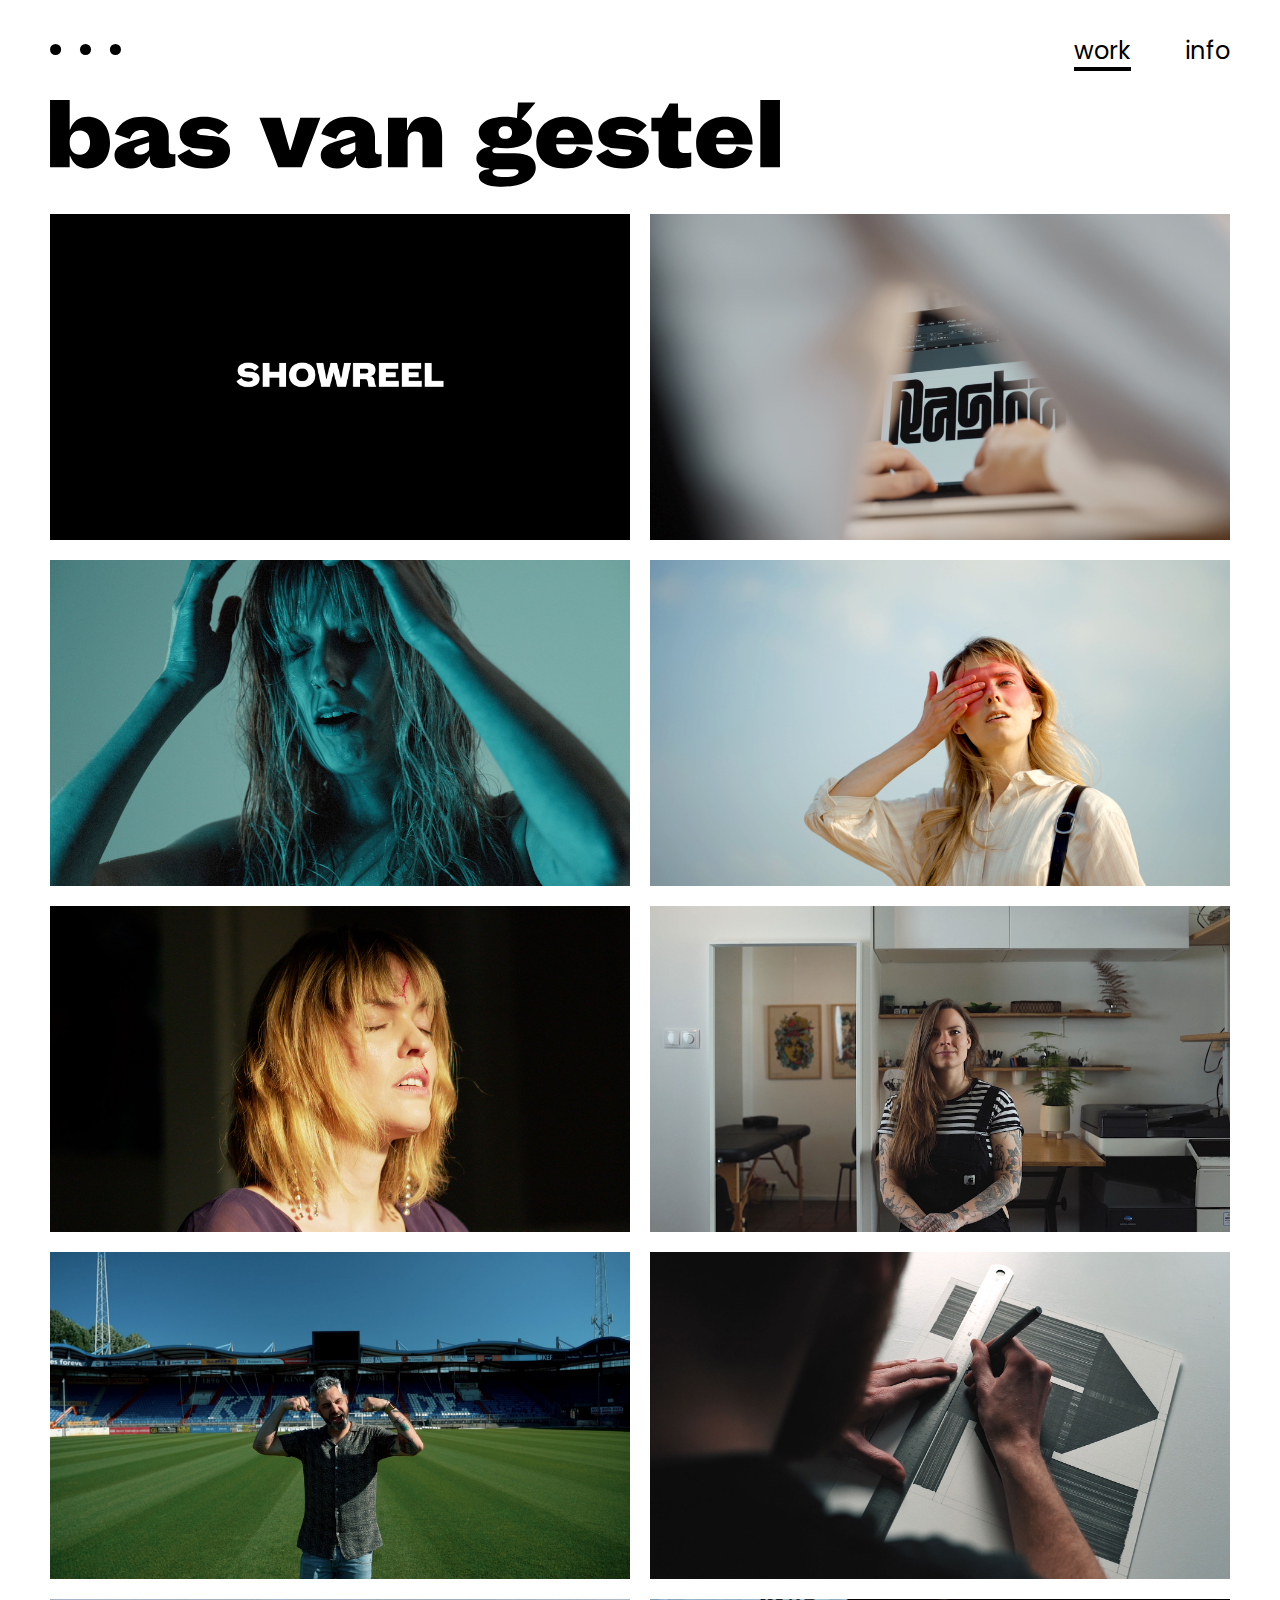
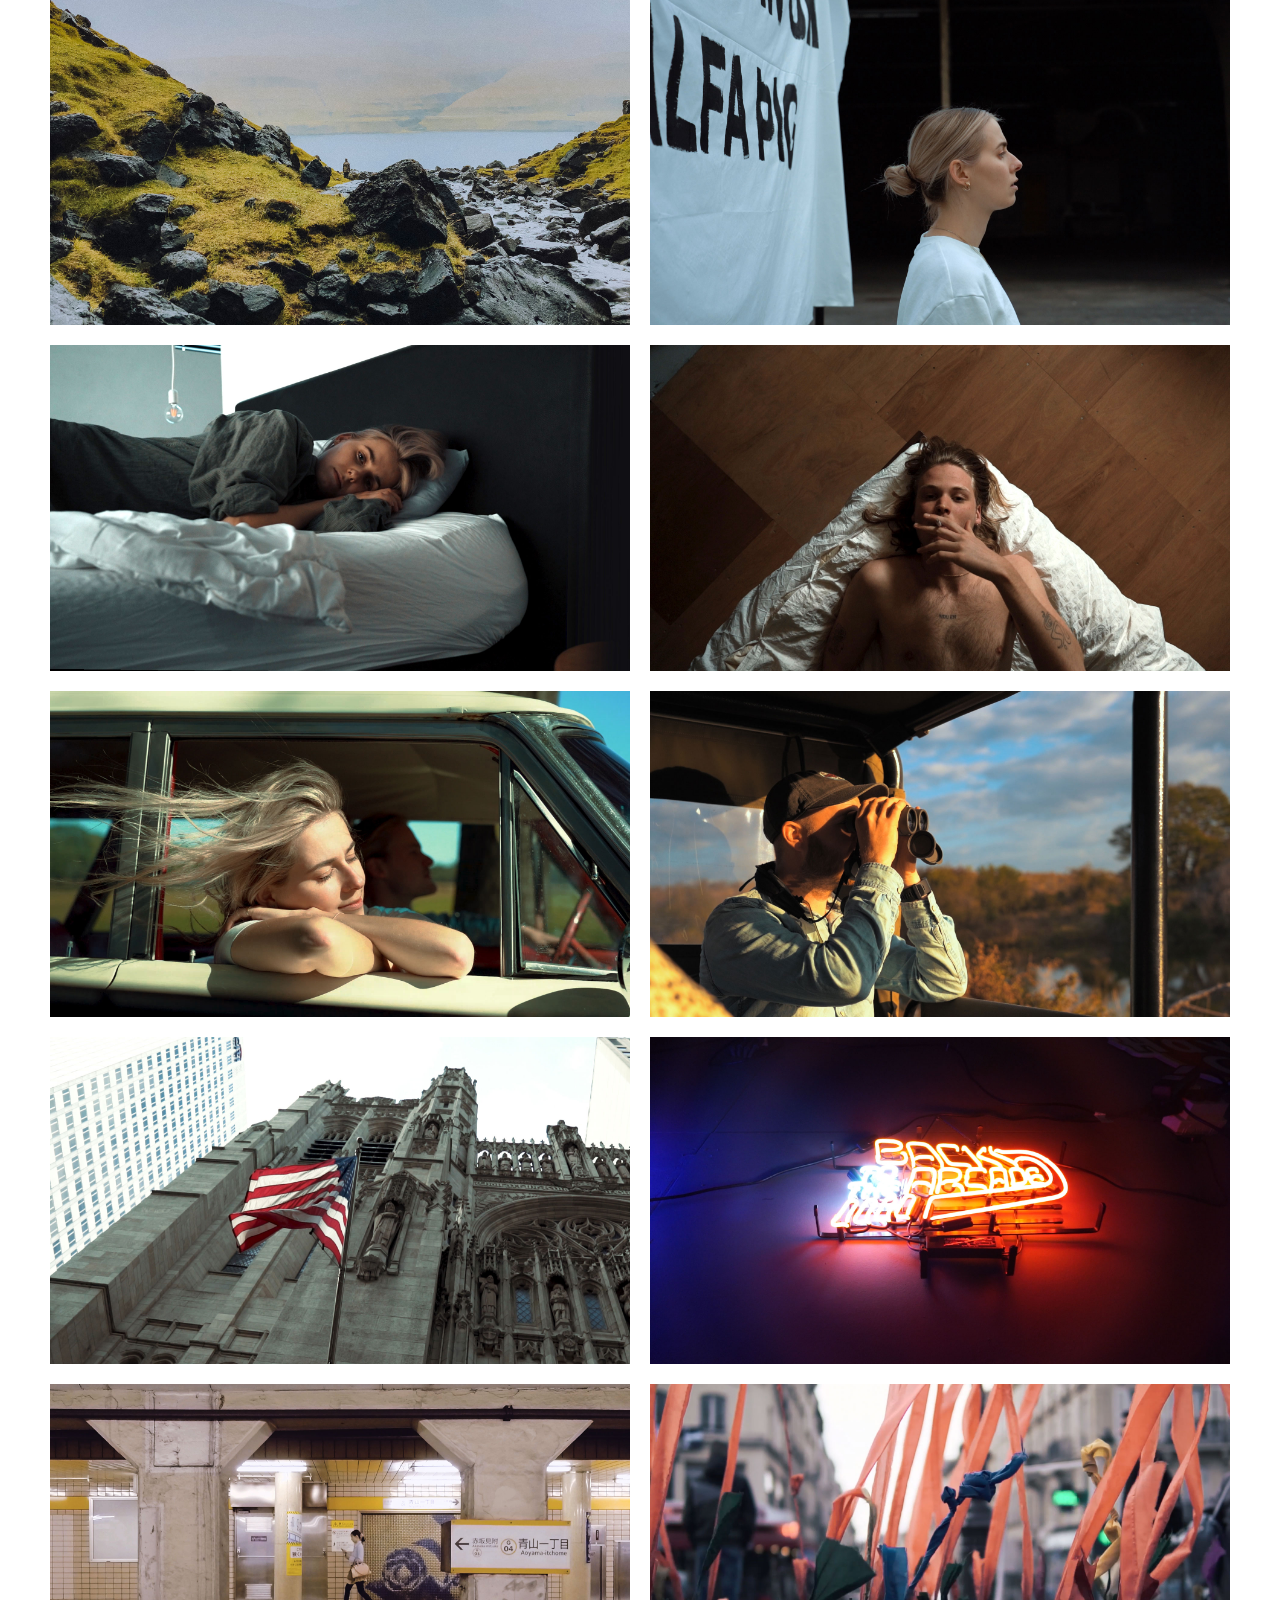
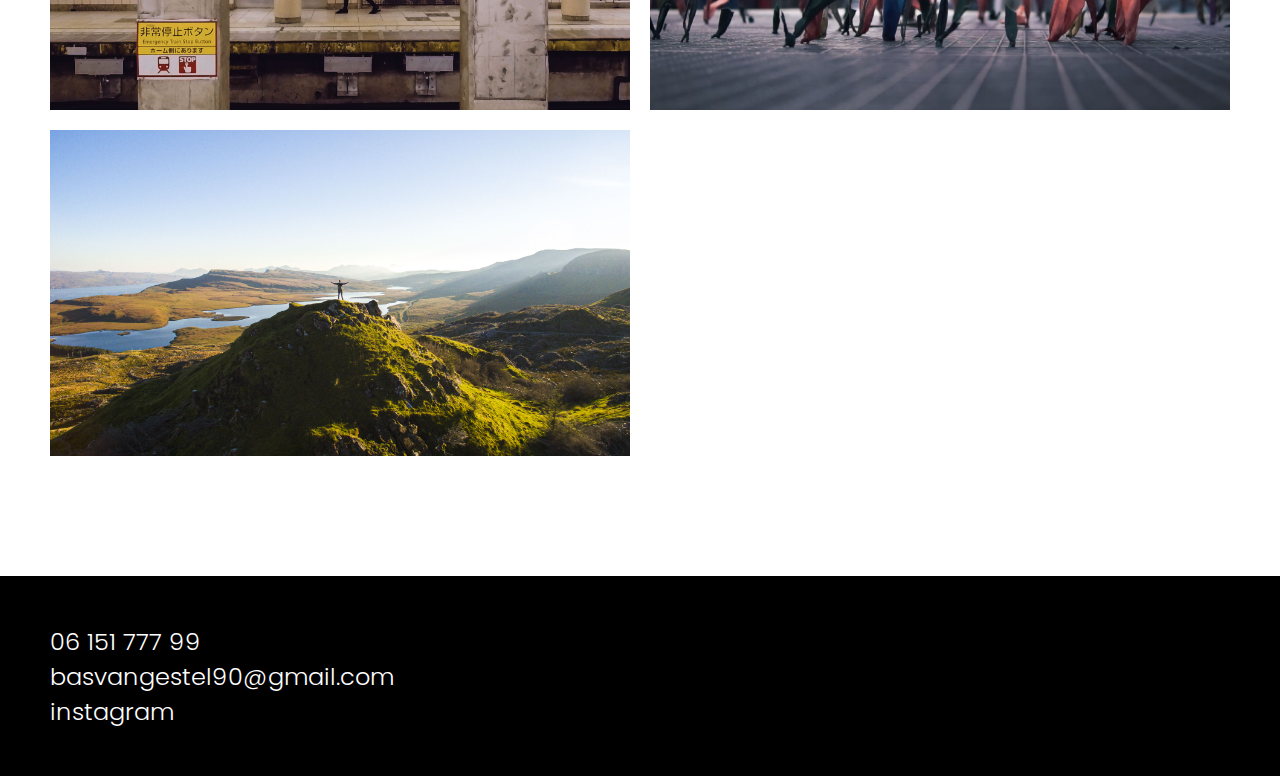
==== index.html @ 656a7efe "Project upload" ====
<!DOCTYPE html>
<html>
<head>
	<title>Bas van Gestel</title>
	<meta charset="UTF-8">
	<meta name="viewport" content="width=device-width, initial-scale=1.0">
	<link rel="stylesheet" type="text/css" href="style.css">
	<link href="https://fonts.googleapis.com/css2?family=Poppins:wght@300;500&display=swap" rel="stylesheet">

	<link rel="apple-touch-icon" sizes="57x57" href="/apple-icon-57x57.png">
	<link rel="apple-touch-icon" sizes="60x60" href="/apple-icon-60x60.png">
	<link rel="apple-touch-icon" sizes="72x72" href="/apple-icon-72x72.png">
	<link rel="apple-touch-icon" sizes="76x76" href="/apple-icon-76x76.png">
	<link rel="apple-touch-icon" sizes="114x114" href="/apple-icon-114x114.png">
	<link rel="apple-touch-icon" sizes="120x120" href="/apple-icon-120x120.png">
	<link rel="apple-touch-icon" sizes="144x144" href="/apple-icon-144x144.png">
	<link rel="apple-touch-icon" sizes="152x152" href="/apple-icon-152x152.png">
	<link rel="apple-touch-icon" sizes="180x180" href="/apple-icon-180x180.png">
	<link rel="icon" type="image/png" sizes="192x192"  href="/android-icon-192x192.png">
	<link rel="icon" type="image/png" sizes="32x32" href="/favicon-32x32.png">
	<link rel="icon" type="image/png" sizes="96x96" href="/favicon-96x96.png">
	<link rel="icon" type="image/png" sizes="16x16" href="/favicon-16x16.png">
	<link rel="manifest" href="/manifest.json">
	<meta name="msapplication-TileColor" content="#ffffff">
	<meta name="msapplication-TileImage" content="/ms-icon-144x144.png">
	<meta name="theme-color" content="#ffffff">
</head>
<body onresize="checkWidth()">
	<div id="video-player-overlay" style="display:none;">
		<button class="video-player-background-exit" onclick="closeVideo()">
		</button>
		<div class="player-box">
			<button class="close-video-button" onclick="closeVideo()">
				<svg id="Layer_3" data-name="Layer 3" xmlns="http://www.w3.org/2000/svg" viewBox="0 0 26.63 25.39">
					<defs>
						<style>.cls-1{fill:none;stroke:#fff;stroke-miterlimit:10;stroke-width:2px;}</style>
					</defs>
					<line class="cls-1" x1="0.69" y1="0.73" x2="25.94" y2="24.67"/>
					<line class="cls-1" x1="25.94" y1="0.73" x2="0.69" y2="24.67"/>
				</svg>
			
			</button>

			<!--ADD NEW VIMEO PLAYER-->
			<iframe id="19" class="video" src="https://player.vimeo.com/video/464523639?color=ffffff&title=0&byline=0&portrait=0" frameborder="0" allow="autoplay; fullscreen" allowfullscreen style="width:100%; height: 100%; display: none;"></iframe>
			<iframe id="18" class="video" src="https://player.vimeo.com/video/642906464?color=ffffff&title=0&byline=0&portrait=0" frameborder="0" allow="autoplay; fullscreen" allowfullscreen style="width:100%; height: 100%; display: none;"></iframe>
			<iframe id="17" class="video" src="https://player.vimeo.com/video/610745451?color=ffffff&title=0&byline=0&portrait=0" frameborder="0" allow="autoplay; fullscreen" allowfullscreen style="width:100%; height: 100%; display: none;"></iframe>
			<iframe id="16" class="video" src="https://player.vimeo.com/video/549817444?color=ffffff&title=0&byline=0&portrait=0" frameborder="0" allow="autoplay; fullscreen" allowfullscreen style="width:100%; height: 100%; display: none;"></iframe>
			<iframe id="15" class="video" src="https://player.vimeo.com/video/464522677?color=ffffff&title=0&byline=0&portrait=0" frameborder="0" allow="autoplay; fullscreen" allowfullscreen style="width:100%; height: 100%; display: none;"></iframe>
			<iframe id="14" class="video" src="https://player.vimeo.com/video/461701934?color=ffffff&title=0&byline=0&portrait=0" frameborder="0" allow="autoplay; fullscreen" allowfullscreen style="width:100%; height: 100%; display: none;"></iframe>
			<iframe id="13" class="video" src="https://player.vimeo.com/video/461701819?color=ffffff&title=0&byline=0&portrait=0" frameborder="0" allow="autoplay; fullscreen" allowfullscreen style="width:100%; height: 100%; display: none;"></iframe>
			<iframe id="12" class="video" src="https://player.vimeo.com/video/461701721?color=ffffff&title=0&byline=0&portrait=0" frameborder="0" allow="autoplay; fullscreen" allowfullscreen style="width:100%; height: 100%; display: none;"></iframe>
			<iframe id="11" class="video" src="https://player.vimeo.com/video/461701442?color=ffffff&title=0&byline=0&portrait=0" frameborder="0" allow="autoplay; fullscreen" allowfullscreen style="width:100%; height: 100%; display: none;"></iframe>
			<iframe id="10" class="video" src="https://player.vimeo.com/video/459273477?color=ffffff&title=0&byline=0&portrait=0" frameborder="0" allow="autoplay; fullscreen" allowfullscreen style="width:100%; height: 100%; display: none;"></iframe>
			<iframe id="9" class="video" src="https://player.vimeo.com/video/459272898?color=ffffff&title=0&byline=0&portrait=0" frameborder="0" allow="autoplay; fullscreen" allowfullscreen style="width:100%; height: 100%; display: none;"></iframe>
			<iframe id="8" class="video" src="https://player.vimeo.com/video/459272688?color=ffffff&title=0&byline=0&portrait=0" frameborder="0" allow="autoplay; fullscreen" allowfullscreen style="width:100%; height: 100%; display: none;"></iframe>
			<iframe id="7" class="video" src="https://player.vimeo.com/video/459272074?color=ffffff&title=0&byline=0&portrait=0" frameborder="0" allow="autoplay; fullscreen" allowfullscreen style="width:100%; height: 100%; display: none;"></iframe>
			<iframe id="6" class="video" src="https://player.vimeo.com/video/459268956?color=ffffff&title=0&byline=0&portrait=0" frameborder="0" allow="autoplay; fullscreen" allowfullscreen style="width:100%; height: 100%; display: none;"></iframe>
			<iframe id="5" class="video" src="https://player.vimeo.com/video/459268375?color=ffffff&title=0&byline=0&portrait=0" frameborder="0" allow="autoplay; fullscreen" allowfullscreen style="width:100%; height: 100%; display: none;"></iframe>
			<iframe id="4" class="video" src="https://player.vimeo.com/video/459264804?color=ffffff&title=0&byline=0&portrait=0" frameborder="0" allow="autoplay; fullscreen" allowfullscreen style="width:100%; height: 100%; display: none;"></iframe>
			<iframe id="3" class="video" src="https://player.vimeo.com/video/459263988?color=ffffff&title=0&byline=0&portrait=0" frameborder="0" allow="autoplay; fullscreen" allowfullscreen style="width:100%; height: 100%; display: none;"></iframe>
			<iframe id="2" class="video" src="https://player.vimeo.com/video/456913289?color=ffffff&title=0&byline=0&portrait=0" frameborder="0" allow="autoplay; fullscreen" allowfullscreen style="width:100%; height: 100%; display: none;"></iframe>
			<iframe id="1" class="video" src="https://player.vimeo.com/video/456511584?color=ffffff&title=0&byline=0&portrait=0" frameborder="0" allow="autoplay; fullscreen" allowfullscreen style="width:100%; height: 100%; display: none;"></iframe>
			
		</div>

		<!--ADD NEW TITLE AND SUBTITLE-->
		
		<p id="1019" class="video-title" style="display: none;">Showreel 2020</p>
		<p id="2019" class="video-subtitle" style="display: none;">My personal showreel</p>

		<p id="1018" class="video-title" style="display: none;">Daan Rietbergen / Rosdar</p>
		<p id="2018" class="video-subtitle" style="display: none;">Artist showcase video</p>

		<p id="1017" class="video-title" style="display: none;">Áslaug - Loving Fight</p>
		<p id="2017" class="video-subtitle" style="display: none;">Official music video</p>

		<p id="1016" class="video-title" style="display: none;">Áslaug - Timezone</p>
		<p id="2016" class="video-subtitle" style="display: none;">Official music video</p>

		<p id="1015" class="video-title" style="display: none;">Kelsey Coockson - Sabotage</p>
		<p id="2015" class="video-subtitle" style="display: none;">Official music video</p>

		<p id="1014" class="video-title" style="display: none;">Tales for the Wicked</p>
		<p id="2014" class="video-subtitle" style="display: none;">Tattoo shop promotional video</p>

		<p id="1013" class="video-title" style="display: none;">Mint & Pepper</p>
		<p id="2013" class="video-subtitle" style="display: none;">Thank you video</p>

		<p id="1012" class="video-title" style="display: none;">Daan Rietbergen / Nespor</p>
		<p id="2012" class="video-subtitle" style="display: none;">Artist showcase video</p>
		
		<p id="1011" class="video-title" style="display: none;">Faeröer Islands</p>
		<p id="2011" class="video-subtitle" style="display: none;">Personal travel video</p>

		<p id="1010" class="video-title" style="display: none;">Áslaug - In My Head</p>
		<p id="2010" class="video-subtitle" style="display: none;">Official music video</p>

		<p id="1009" class="video-title" style="display: none;">Áslaug - I’m Sorry</p>
		<p id="2009" class="video-subtitle" style="display: none;">Official music video</p>

		<p id="1008" class="video-title" style="display: none;">Áslaug - Take From Me</p>
		<p id="2008" class="video-subtitle" style="display: none;">Official music video</p>

		<p id="1007" class="video-title" style="display: none;">Áslaug - If You Will / Hollow</p>
		<p id="2007" class="video-subtitle" style="display: none;">Official music video</p>

		<p id="1006" class="video-title" style="display: none;">Homes of Africa</p>
		<p id="2006" class="video-subtitle" style="display: none;">Holiday promotional video</p>

		<p id="1005" class="video-title" style="display: none;">NYC ’19</p>
		<p id="2005" class="video-subtitle" style="display: none;">Personal travel video</p>

		<p id="1004" class="video-title" style="display: none;">Blast Galaxy</p>
		<p id="2004" class="video-subtitle" style="display: none;">Arcade club promotional video</p>

		<p id="1003" class="video-title" style="display: none;">Tales of Tokyo</p>
		<p id="2003" class="video-subtitle" style="display: none;">Personal travel video</p>

		<p id="1002" class="video-title" style="display: none;">Paris ’17</p>
		<p id="2002" class="video-subtitle" style="display: none;">Personal travel video</p>

		<p id="1001" class="video-title" style="display: none;">Scotland ‘15</p>
		<p id="2001" class="video-subtitle" style="display: none;">Holiday promotional video</p>
	</div>
	<script src="https://player.vimeo.com/api/player.js"></script>

	<div class="background-header">
		<div class="background-header-top">
			<div>
				<a href="." class="hamburger-header-link hamburger-active">work</a>
				<a href="info" class="hamburger-header-link hamburger-inactive">info</a>
			</div>

			<button class="close-hamburger-menu-button" onclick="closeHamburgerMenu()">
				<svg id="Layer_6" data-name="Layer 6" xmlns="http://www.w3.org/2000/svg" viewBox="0 0 26.63 25.39">
					<defs>
						<style>.cls-2{fill:none;stroke:#fff;stroke-miterlimit:10;stroke-width:2px;}</style>
					</defs>
					<line class="cls-2" x1="0.69" y1="0.73" x2="25.94" y2="24.67"/>
					<line class="cls-2" x1="25.94" y1="0.73" x2="0.69" y2="24.67"/>
				</svg>
			</button>
		</div>

		<p class="hamburger-header-text">
			<a class="link-white" href="tel:0031615177799">06 151 777 99</a>
			<br>
			<a class="link-white" href="mailto:basvangestel90@gmail.com">basvangestel90@gmail.com</a>
			<br>
			<a class="link-white" href="https://www.instagram.com/basvangestel/" target="_blank">instagram</a>
		</p>
	</div>

	<div id="header-and-main">
		<header>
			<div class="dots">
				<svg id="Layer_2" data-name="Layer 2" xmlns="http://www.w3.org/2000/svg" viewBox="0 0 71.83 11.22">
					<circle cx="5.61" cy="5.61" r="5.61"/>
					<circle cx="35.91" cy="5.61" r="5.61"/>
					<circle cx="66.22" cy="5.61" r="5.61"/>
				</svg>
			</div>

			<div class="header-links">
				<a href="." class="header-link active">work</a>
				<a href="info" class="header-link inactive">info</a>
			</div>

			<button id="hamburger-menu" onclick="openHamburgerMenu()">
				<svg id="Layer_5" data-name="Layer 5" xmlns="http://www.w3.org/2000/svg" viewBox="0 0 35.25 25.94">
					<defs>
						<style>.clv-1{fill:none;stroke:#000;stroke-miterlimit:10;stroke-width:2px;}
						</style>
					</defs>
					<line class="clv-1" y1="1" x2="35.25" y2="1"/>
					<line class="clv-1" y1="12.97" x2="35.25" y2="12.97"/>
					<line class="clv-1" y1="24.94" x2="35.25" y2="24.94"/>
				</svg>
			</button>
		</header>

		<main>
			<svg id="Layer_1" data-name="Layer 1" xmlns="http://www.w3.org/2000/svg" viewBox="0 0 718.7 85.37">
				<path d="M638.77,543c0,16.44-9.26,25.52-22,25.52-8.54,0-14.53-4.63-17.35-12.54h-.36v11.45H579.74v-66.3h19.35v29.15h.36c2.82-8.17,8.81-12.71,17.53-12.71C629.24,517.55,638.77,526.54,638.77,543Zm-19.61,0c0-7.09-3.73-11.9-9.9-11.9-6,0-10.17,4.54-10.17,11.26v1.36c0,7.09,4.26,11.26,10.08,11.26C615.43,555,619.16,550.24,619.16,543Z" transform="translate(-579.74 -501.11)"/>
				<path d="M703.16,554.24,703.07,566a33.9,33.9,0,0,1-12.44,2.37c-9.81,0-12.72-4.45-12.72-10.09v-1.45h-.45c-2.63,6.45-8.63,11.72-18.07,11.72s-16.17-5.72-16.17-13.08c0-5.63,3.63-9.54,11.53-12.26,4.54-1.55,12.45-3.73,22.53-6.54v-.09c0-3.73-3-5.81-7.54-5.81s-8.63,1.81-11.44,8.71l-14.63-5c5.09-12.72,15-16.8,27.89-16.8,16.62,0,25.06,7.9,25.06,19.25v13c0,1.72,0,4.63,3.36,4.63A22.65,22.65,0,0,0,703.16,554.24Zm-25.88-4.09v-7.54l-9.63,3.27c-3.45,1.18-5.09,2.36-5.09,4.36,0,2.18,1.82,4.63,5.64,4.63S676.1,552.69,677.28,550.15Z" transform="translate(-579.74 -501.11)"/>
				<path d="M717,549.61c3.09,4.45,8.08,6.9,15.17,6.9,5.18,0,7.81-1.73,7.81-4,0-1.63-1.18-2.36-4.09-2.63-4.72-.46-9.17-.73-13-1.18-8.09-.91-15.54-4.82-15.54-14.44,0-10.63,10.18-16.71,23.89-16.71,9.26,0,18,2.54,23.8,8.62L745.84,535a20.78,20.78,0,0,0-14.53-5.54c-4.09,0-6.81,1.46-6.81,3.46,0,1.45,1,2.27,3.63,2.54,3.91.36,8.09.82,11.54,1.18,9.71,1,17.34,4.72,17.34,14.35,0,11.26-9.71,17.53-25.61,17.53-12.08,0-21.89-3.45-26.24-12.45Z" transform="translate(-579.74 -501.11)"/>
				<path d="M845.92,518.64l-18.34,48.77H804.33l-18.44-48.77h20.8l9.08,31.78h.82l9.53-31.78Z" transform="translate(-579.74 -501.11)"/>
				<path d="M906.22,554.24,906.13,566a33.86,33.86,0,0,1-12.44,2.37c-9.81,0-12.72-4.45-12.72-10.09v-1.45h-.45c-2.63,6.45-8.63,11.72-18.07,11.72s-16.17-5.72-16.17-13.08c0-5.63,3.63-9.54,11.53-12.26,4.55-1.55,12.45-3.73,22.53-6.54v-.09c0-3.73-3-5.81-7.54-5.81s-8.63,1.81-11.44,8.71l-14.63-5c5.09-12.72,15-16.8,27.89-16.8,16.62,0,25.06,7.9,25.06,19.25v13c0,1.72,0,4.63,3.36,4.63A22.65,22.65,0,0,0,906.22,554.24Zm-25.88-4.09v-7.54l-9.63,3.27c-3.45,1.18-5.08,2.36-5.08,4.36,0,2.18,1.81,4.63,5.63,4.63S879.16,552.69,880.34,550.15Z" transform="translate(-579.74 -501.11)"/>
				<path d="M965.8,536.07v31.34H946.45V539.62c0-4.54-2.09-7.45-6.81-7.45-4.18,0-7.81,2.27-7.81,9.35v25.89H912.48V518.64h18.71v12.08h.55c2.18-7.45,7.26-13.17,17.25-13.17C959.71,517.55,965.8,523.72,965.8,536.07Z" transform="translate(-579.74 -501.11)"/>
				<path d="M1058,567.59c0,12.17-13.35,18.89-33.15,18.89-16.53,0-22.88-4.81-22.88-10.35,0-4.64,4.26-6.54,10.26-6.91v-.72c-8.27-.28-12.72-3.82-12.72-9.72,0-6.09,4.91-10.54,13.72-11.9v-.36c-7.27-2.64-11.36-7.27-11.36-13.35,0-9.45,9.72-15.62,26.25-15.62a52.29,52.29,0,0,1,11.35,1.18l1-15.08h17v.46l-13.72,16c6.72,2.63,10.45,7.17,10.45,13.08,0,9.44-9.81,15.53-26.07,15.53a56.16,56.16,0,0,1-9.17-.73c-2.73.64-3.82,1.73-3.82,3.18s1.19,2.27,4.18,2.27h18C1050.43,553.42,1058,558.14,1058,567.59Zm-16.89,4.09c0-1.91-1.73-2.46-6.09-2.46h-15.53c-3.08,0-4,1.37-4,2.91,0,3.09,3.81,4.81,11.8,4.81C1035.54,576.94,1041.08,575.13,1041.08,571.68Zm-19.71-38.51c0,4.27,2.45,6.17,6.63,6.17s6.63-1.9,6.63-6.17-2.54-6.27-6.63-6.27S1021.37,528.81,1021.37,533.17Z" transform="translate(-579.74 -501.11)"/>
				<path d="M1114.18,544.88l-36.14-.09c.36,6.72,3.27,10.08,9.63,10.08,4.72,0,9-1.72,10.62-8.26l15.53,4.36c-4.27,13.17-14.71,17.53-27.52,17.53-17.71,0-27.79-9.63-27.79-24.8,0-15.71,11.17-26.15,28.34-26.15C1103.47,517.55,1114.37,527.45,1114.18,544.88Zm-35.87-6.54h17.44c-1.09-5.72-4-8.08-8.36-8.08C1082.49,530.26,1079.4,532.71,1078.31,538.34Z" transform="translate(-579.74 -501.11)"/>
				<path d="M1129.26,549.61c3.08,4.45,8.08,6.9,15.16,6.9,5.18,0,7.81-1.73,7.81-4,0-1.63-1.18-2.36-4.08-2.63-4.73-.46-9.18-.73-13-1.18-8.08-.91-15.53-4.82-15.53-14.44,0-10.63,10.17-16.71,23.88-16.71,9.27,0,18,2.54,23.8,8.62l-9.17,8.81a20.8,20.8,0,0,0-14.53-5.54c-4.09,0-6.82,1.46-6.82,3.46,0,1.45,1,2.27,3.64,2.54,3.9.36,8.08.82,11.53,1.18,9.72,1,17.35,4.72,17.35,14.35,0,11.26-9.72,17.53-25.61,17.53-12.08,0-21.89-3.45-26.25-12.45Z" transform="translate(-579.74 -501.11)"/>
				<path d="M1181.75,518.64l7.9-14.08H1198l.28,14.08H1211V532h-12.71l-.1,13.08c-.09,5.35,1,8.26,6.82,8.26a28.53,28.53,0,0,0,6.08-.64v14a50.31,50.31,0,0,1-14.08,1.73c-15.07,0-18.07-6.18-18.07-13.35V532h-7.08V518.64Z" transform="translate(-579.74 -501.11)"/>
				<path d="M1271.56,544.88l-36.14-.09c.36,6.72,3.27,10.08,9.62,10.08,4.73,0,9-1.72,10.63-8.26L1271.2,551c-4.27,13.17-14.71,17.53-27.52,17.53-17.71,0-27.79-9.63-27.79-24.8,0-15.71,11.17-26.15,28.34-26.15C1260.85,517.55,1271.75,527.45,1271.56,544.88Zm-35.87-6.54h17.44c-1.09-5.72-4-8.08-8.36-8.08C1239.87,530.26,1236.78,532.71,1235.69,538.34Z" transform="translate(-579.74 -501.11)"/>
				<path d="M1279.1,501.11h19.34v66.3H1279.1Z" transform="translate(-579.74 -501.11)"/>
			</svg>
			<div class="thumbnails">
				<!--ADD NEW THUMBNAILS-->
				<button class="thumbnail" onclick="showVideo(19)">
					<img src="THUMBNAILS/SHOWREEL2020.jpg" class="thumbnail-img">
					<img class="overlay" src="THUMB_HOV/SHOWREEL2020.jpg">
				</button>
				<button class="thumbnail" onclick="showVideo(18)">
					<img src="THUMBNAILS/DAAN_ROSDAR.jpg" class="thumbnail-img">
					<img class="overlay" src="THUMB_HOV/DAAN_ROSDAR.png">
				</button>
				<button class="thumbnail" onclick="showVideo(17)">
					<img src="THUMBNAILS/AUSLOVINGFIGHT.jpg" class="thumbnail-img">
					<img class="overlay" src="THUMB_HOV/AUSLOVINGFIGHT.png">
				</button>
				<button class="thumbnail" onclick="showVideo(16)">
					<img src="THUMBNAILS/TIMEZONE.jpg" class="thumbnail-img">
					<img class="overlay" src="THUMB_HOV/TIMEZONE.png">
				</button>
				<button class="thumbnail" onclick="showVideo(15)">
					<img src="THUMBNAILS/KELSEY.jpg" class="thumbnail-img">
					<img class="overlay" src="THUMB_HOV/KELSEY.png">
				</button>
				<button class="thumbnail" onclick="showVideo(14)">
					<img src="THUMBNAILS/WICKED.jpg" class="thumbnail-img">
					<img class="overlay" src="THUMB_HOV/WICKED.png">
				</button>
				<button class="thumbnail" onclick="showVideo(13)">
					<img src="THUMBNAILS/TJERK.jpg" class="thumbnail-img">
					<img class="overlay" src="THUMB_HOV/TJERK.png">
				</button>
				<button class="thumbnail" onclick="showVideo(12)">
					<img src="THUMBNAILS/DAAN_NESPOR.jpg" class="thumbnail-img">
					<img class="overlay" src="THUMB_HOV/DAAN_NESPOR.png">
				</button>
				<button class="thumbnail" onclick="showVideo(11)">
					<img src="THUMBNAILS/FAROER.jpeg" class="thumbnail-img">
					<img class="overlay" src="THUMB_HOV/FAROER.png">
				</button>
				<button class="thumbnail" onclick="showVideo(10)">
					<img src="THUMBNAILS/AUS4.jpg" class="thumbnail-img">
					<img class="overlay" src="THUMB_HOV/AUS4.png">
				</button>
				<button class="thumbnail" onclick="showVideo(9)">
					<img src="THUMBNAILS/AUS3.jpg" class="thumbnail-img">
					<img class="overlay" src="THUMB_HOV/AUS3.png">
				</button>
				<button class="thumbnail" onclick="showVideo(8)">
					<img src="THUMBNAILS/AUS2.jpg" class="thumbnail-img">
					<img class="overlay" src="THUMB_HOV/AUS2.png">
				</button>
				<button class="thumbnail" onclick="showVideo(7)">
					<img src="THUMBNAILS/AUS1.jpg" class="thumbnail-img">
					<img class="overlay" src="THUMB_HOV/AUS1.png">
				</button>
				<button class="thumbnail" onclick="showVideo(6)">
					<img src="THUMBNAILS/AFRIKA.jpg" class="thumbnail-img">
					<img class="overlay" src="THUMB_HOV/AFRIKA.png">
				</button>
				<button class="thumbnail" onclick="showVideo(5)">
					<img src="THUMBNAILS/NYC.jpg" class="thumbnail-img">
					<img class="overlay" src="THUMB_HOV/NYC.png">
				</button>
				<button class="thumbnail" onclick="showVideo(4)">
					<img src="THUMBNAILS/BLAST.jpg" class="thumbnail-img">
					<img class="overlay" src="THUMB_HOV/BLAST.png">
				</button>
				<button class="thumbnail" onclick="showVideo(3)">
					<img src="THUMBNAILS/TOKYO.jpg" class="thumbnail-img">
					<img class="overlay" src="THUMB_HOV/TOKYO.png">
				</button>
				<button class="thumbnail" onclick="showVideo(2)">
					<img src="THUMBNAILS/PARIS.jpg" class="thumbnail-img">
					<img class="overlay" src="THUMB_HOV/PARIS.png">
				</button>
				<button class="thumbnail" onclick="showVideo(1)">
					<img src="THUMBNAILS/SCHOTLAND.jpg" class="thumbnail-img">
					<img class="overlay" src="THUMB_HOV/SCHOTLAND.png">
				</button>
				<div class='thumbnail'></div>
			</div>
			<!--
			<a class="back-link" href="#header-and-main">
				<svg id="Layer_7" data-name="Layer 7" xmlns="http://www.w3.org/2000/svg" viewBox="0 0 17.07 19.39">
					<path d="M662.7,217.09l-12.29,4.12,12.29,4v5.65l-17.07-6.2v-6.76l17.07-6.43Z" transform="translate(-645.63 -211.44)"/>
				</svg>
			</a>
			-->
		</main>
		<footer>
			<a class="link-white" href="tel:0031615177799">06 151 777 99</a>
			<a class="link-white" href="mailto:basvangestel90@gmail.com">basvangestel90@gmail.com</a>
			<a class="link-white" href="https://www.instagram.com/basvangestel/" target="_blank">instagram</a>
		</footer>
	</div>

	
	<script>
		function showVideo(index){
			document.getElementById("video-player-overlay").style.display = "flex";
			document.getElementById(index).style.display = "block";

			var iframe = document.getElementById(index);
			var player = new Vimeo.Player(iframe);
			player.play();

			var text_index = 1000 + index;
			document.getElementById(text_index).style.display = "block";

			var subtext_index = 2000 + index;
			document.getElementById(subtext_index).style.display = "block";
			
		}
		function closeVideo(){
			document.getElementById("video-player-overlay").style.display = "none";
			var i = 1;

			/* INCREASE BY ONE */

			while (i < 20){
				document.getElementById(i).style.display = "none";
				var iframe = document.getElementById(i);
				var player = new Vimeo.Player(iframe);
				player.setCurrentTime(0); //Let's video start from beginning when you open it again.
				player.pause();
				i = i + 1;
			}

			var text_index = 1001;

			/* INCREASE BY ONE */

			while (text_index < 1020){
				document.getElementById(text_index).style.display = "none";
				text_index = text_index + 1;
			}
			var subtext_index = 2001;

			/* INCREASE BY ONE */

			while (subtext_index < 2020){
				document.getElementById(subtext_index).style.display = "none";
				subtext_index = subtext_index + 1;
			}
		}

		function openHamburgerMenu(){
			document.getElementById("header-and-main").style.top = "var(--displacement)";
			document.getElementById("hamburger-menu").style.opacity = "0";
			document.getElementById("hamburger-menu").disabled = true;
			document.getElementById("hamburger-menu").style.cursor = "default";
		}

		function closeHamburgerMenu(){
			document.getElementById("header-and-main").style.top = "0";
			document.getElementById("hamburger-menu").style.opacity = "1";
			document.getElementById("hamburger-menu").disabled = false;
			document.getElementById("hamburger-menu").style.cursor = "pointer";
		}
		function checkWidth(){
			if (window.innerWidth > 1100){
				document.getElementById("header-and-main").style.top = "0";
				document.getElementById("hamburger-menu").style.opacity = "1";
				document.getElementById("hamburger-menu").disabled = false;
				document.getElementById("hamburger-menu").style.cursor = "pointer";
			}
		}
		
	</script>

	

</body>
</html>
---- style.css ----
:root{
	--left-and-right-margin: 50px;
	--header-height: 100px;
	--grid-spacing: 20px;
	--displacement: 250px;
	--padding-mobile: 20px;
}

html {
	scroll-behavior: smooth;
}

body{
	margin: 0;
	padding: 0;
	font-family: 'Poppins', sans-serif;
}

*:focus {
    outline: 0 !important;
}

/* HEADER BACKGROUND (HAMBURGER) */

.background-header{
	width: calc( 100vw - 2* var(--left-and-right-margin));
	height: calc(var(--displacement) - 30px - var(--left-and-right-margin));
	background-color: rgba(0, 0, 0, 1);
	position: absolute;
	top: 0;
	padding: 35px var(--left-and-right-margin) var(--left-and-right-margin) var(--left-and-right-margin) ;
	display: flex;
	flex-direction: column;
	justify-content: space-between;
}

.background-header-top{
	display: flex;
	flex-direction: row;
	justify-content: space-between;
	align-items: flex-start;
}
.hamburger-header-link{
	color: white;
	font-size: 24px;
	margin: 0 50px 0 0;
	text-decoration: none;
}
.hamburger-header-link:hover{
	border-bottom: 4px solid white;
}

.hamburger-active{ /*IN COMBINATION WITH HAMBURGER-HEADER-LINK*/
	border-bottom: 4px solid white;
}

.hamburger-inactive{ /*IN COMBINATION WITH HAMBURGER-HEADER-LINK*/
	border-bottom: none;
}

.hamburger-header-text{
	color: white;
	font-size: 24px;
	margin: 0;
}

#Layer_6{ /*CROSS*/
	width:25px;
}

.link-white{
	text-decoration: none;
	color: white;
	font-weight: 300;
}
.link-white:hover{
	text-decoration: underline;
}

.close-hamburger-menu-button{
	border: none;
	background: none;
	text-decoration: none;
	margin: 0;
	padding: 0;
	cursor: pointer;
}

/* HEADER AND MAIN CONTAINER */
#header-and-main{
	width: 100vw;
	position: absolute;
	top: 0;
	transition: top 500ms ease;
}

#header-and-main-info{
	width: 100vw;
	position: absolute;
	top: 0;
	transition: top 500ms ease;
	min-height: 100vh;
	display: flex;
	flex-direction: column;
	justify-content: space-between;
}

/* HEADER FULL-SCREEN */
header{
	width: calc(100% - 2*var(--left-and-right-margin));
	height: var(--header-height);

	padding: 0 var(--left-and-right-margin) 0 var(--left-and-right-margin);
	display: flex;
	flex-direction: row;
	justify-content: space-between;
	align-items: center;

	background-color: white;
}

#Layer_2{ /*DOTS*/
	width: 71px;
}

.header-link{
	margin: 0 0 0 50px;
	color: black;
	font-size: 24px;
	text-decoration: none;
}

.header-link:hover{
	border-bottom: 4px solid black;
}

.active{ /*IN COMBINATION WITH HEADER-LINK*/
	border-bottom: 4px solid black;
}

.inactive{ /*IN COMBINATION WITH HEADER-LINK*/
	border-bottom: none;
}

/* HAMBURGER IN HEADER */
#hamburger-menu{
	display: none;
	width: 35px;
	height: 26px;
	background: none;
	flex-direction: column;
	justify-content: space-between;
	cursor: pointer;
	border: none;
	background: none;
	text-decoration: none;
	margin: 0;
	padding: 0;

	transition: opacity 500ms ease;
}


#Layer_5{/*HAMBURGER MENU*/
	height: 100%;
}

/* MAIN MAIN */
main{
	width: calc(100% - 2*var(--left-and-right-margin));
	padding: 0 var(--left-and-right-margin) 100px var(--left-and-right-margin);

	background-color: white;
}

#Layer_1{ /*BAS VAN GESTEL LOGO*/
	width: 730px;
	padding: 0 0 20px 0;
}

/* MAIN OF INDEX PAGE */
.thumbnails{
	display: flex;
	flex-direction: row;
	flex-wrap: wrap;
	justify-content: space-between;
}

.thumbnail{
	position: relative;
	width: calc( ( 100% - ( 2* var(--grid-spacing) ) )/3);
	border: none;
	background: none;
	text-decoration: none;
	margin: 0;
	padding: 0;
}

.thumbnail-img{
	display: block;
	width: 100%;
	height: auto;
	background-color: black;
	margin: 0 0 20px 0;
}

.overlay{ /*FOR INDIVIDUAL THUMBNAILS*/
	opacity: 0;

	width: 100%;
	height: calc(100% - 20px);

	position: absolute;
	bottom: 20px;

	color: white;
	text-align: right;

	display: flex;
	flex-direction: column;
	justify-content: flex-end;

	transition: opacity 500ms ease;

	font-family: 'Poppins', sans-serif;
}

.thumbnail:hover > .overlay{
	opacity: 1;
}


/* VIDEO PLAYER OVERLAY */
#video-player-overlay{
	position: fixed;
	height: 100%;
	width: 100%;
	z-index: 1;
	align-items: center;
	justify-content: center;
	flex-direction: column;
}

.video-player-background-exit{
	width: 100vw;
	height: 100vh;
	z-index: 2;
	position: absolute;
	left: 0;
	top:0;
	background-color: rgba(0, 0, 0, 0.85);
	border: none;
	padding: 0;
	margin: 0;
}

.player-box{
	width: 80vw;
	height: calc( 80vw * 0.563 + 50px);
	background-color: black;
	display: flex;
	flex-direction: column;
	align-items: flex-end;
	z-index: 4;
}

.close-video-button{
	z-index: 2;
	width: 50px;
	height: 50px;
	padding: 0;
	margin: 0;
	border: none;
	background: none;
	text-decoration: none;
	margin: 0;
	padding: 0;
}

#Layer_3{ /*EXIT CROSS*/
	width: 25px;
}

.cls-1{
	transition: stroke 150ms;
}

.close-video-button:hover .cls-1{
	stroke: #808080;
}

.video-title{
	color: white;
	z-index: 3;
	font-size: 24px;
	margin: 20px 0 0 0;
}

.video-subtitle{
	color: white;
	z-index: 3;
	font-size: 16px;
	margin: 0;
	font-weight: 300;
}

#Layer_7{/*BACK LINK*/
	width: 17px;
	transform: rotate(90deg);
}

.back-link:hover #Layer_7{
	fill: #808080;
}
/* MAIN OF INFO PAGE */
.info-text{
	font-size: 24px;
	max-width: 1000px;

	margin-top: 0;
}

.back-link{
	text-decoration: none;
}

#Layer_4{/*BACK LINK*/
	width: 17px;
	transition: fill 150ms;
}

.back-link:hover #Layer_4{
	fill: #808080;
}

.link-black{
	text-decoration: none;
	color: black;
}
.link-black:hover{
	text-decoration: underline;
}

/* FOOTER */
footer{
	box-sizing: border-box;
	width: 100vw;
	padding: var(--left-and-right-margin);
	height: 200px;
	background-color: black;
	display: flex;
	flex-direction: column;
	justify-content: center;
	font-size: 24px;
}

@media only screen and (max-height: calc(50vw)){
	.player-box{
		width: 160vh; /*MAYBE REDUCE A BIT*/
		height: calc( 160vh * 0.563 + 50px);
	}
}

@media only screen and (max-width: 1300px) {
	/* MAIN OF INDEX PAGE */
	.thumbnail{
		position: relative;
		width: calc( ( 100% -  var(--grid-spacing) )/2);
	}
}

@media only screen and (max-width: 1100px) {
	/* HEADER FULL-SCREEN */
	.header-links{
		display: none;
	}
	/* HAMBURGER IN HEADER */
	#hamburger-menu{
		display: flex;
	}

}

@media only screen and (max-width: 835px) {
	/* MAIN MAIN */
	#Layer_1{/*BAS VAN GESTEL LOGO*/
		width: 100%;
	}

	/* MAIN OF INDEX PAGE */
	.thumbnail{
		width: 100%;
	}

	/* MAIN OF INFO PAGE */
	.info-text{
		width: 100%;
	}

	.player-box{
		width: calc( 100vw - 2 * var(--left-and-right-margin) );
		height: calc( ( 100vw - 2 * var(--left-and-right-margin) ) * 0.563 + 50px);
	}

}
@media only screen and (max-width: 600px){
	.background-header{
		width: calc( 100vw - 2* var(--padding-mobile));
		padding: var(--padding-mobile);
	}
	header{
		width: calc(100% - 2*var(--padding-mobile));

		padding: var(--padding-mobile);
		height: auto;
	}

	main{
		width: calc(100% - 2*var(--padding-mobile));

		padding: var(--padding-mobile) var(--padding-mobile) 100px var(--padding-mobile);
	}

	.player-box{
		width: calc( 100vw - 2 * var(--padding-mobile) );
		height: calc( ( 100vw - 2 * var(--padding-mobile) ) * 0.563 + 50px);
	}

	.background-header{
		width: calc( 100vw - 2* var(--padding-mobile));
		height: calc(var(--displacement) - 2* var(--padding-mobile));
		padding: var(--padding-mobile) var(--padding-mobile);
	}

	footer{
		padding: var(--padding-mobile);
	}

}
/* Turns the title off in the mobile version */
@media only screen and (max-width: 450px){

	/* Making text less big to fit in mobile screen */
	.hamburger-header-text {
		font-size: 5.5vw;
	}
	.info-text{
		font-size: 5.5vw;
	}
	footer{
		font-size: 5.5vw;
	}
}
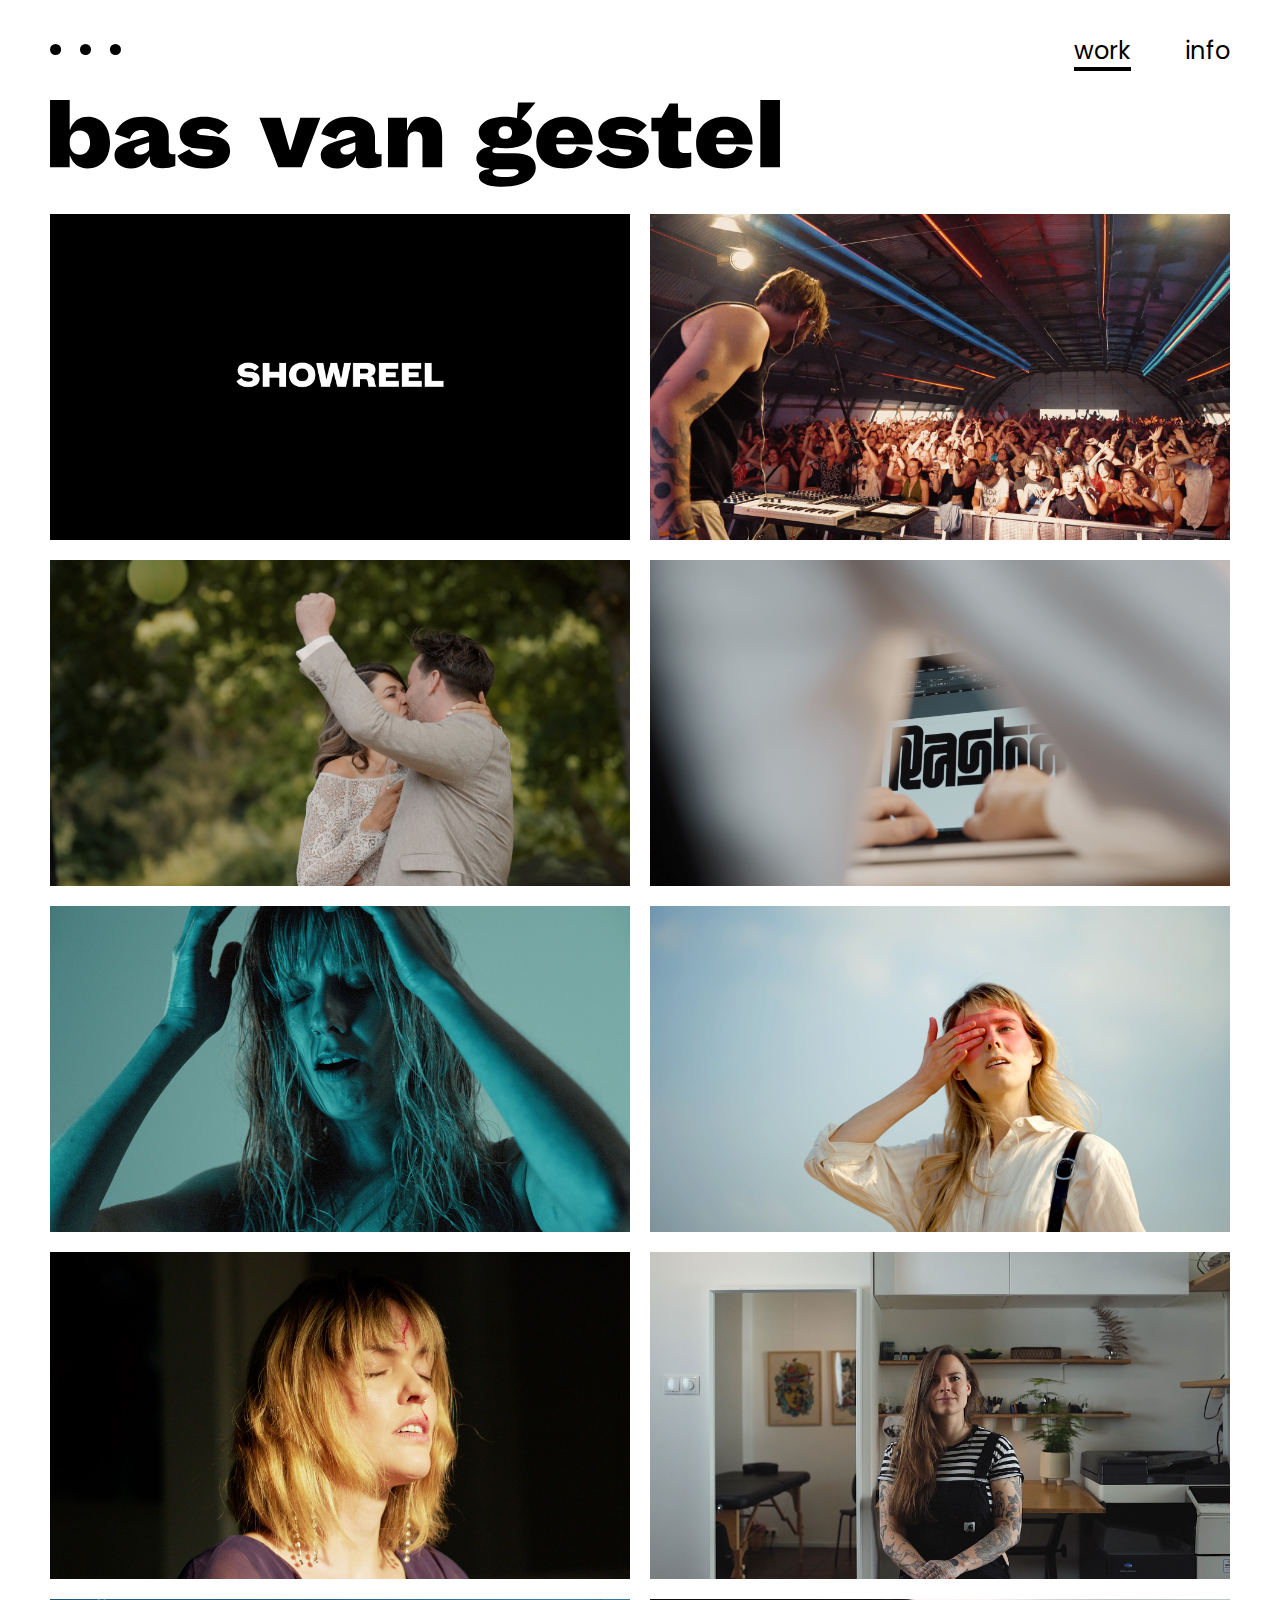
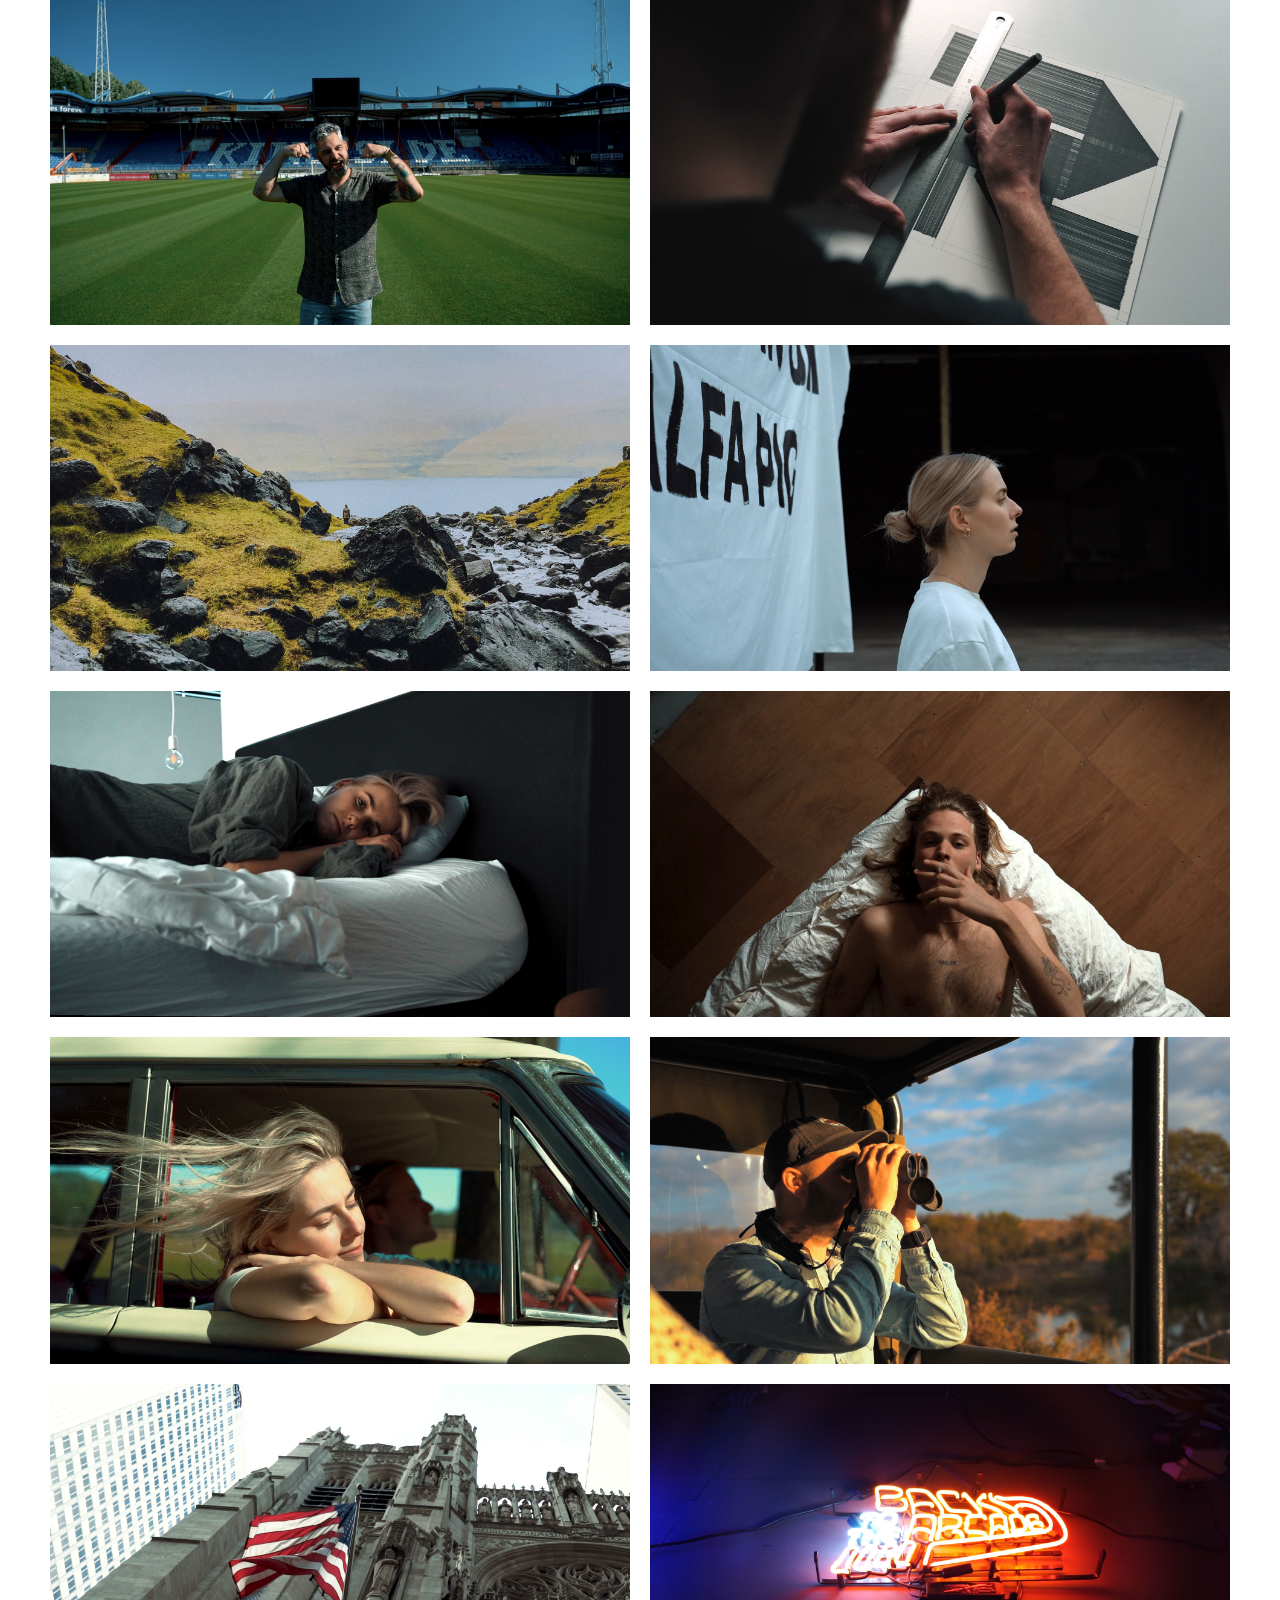
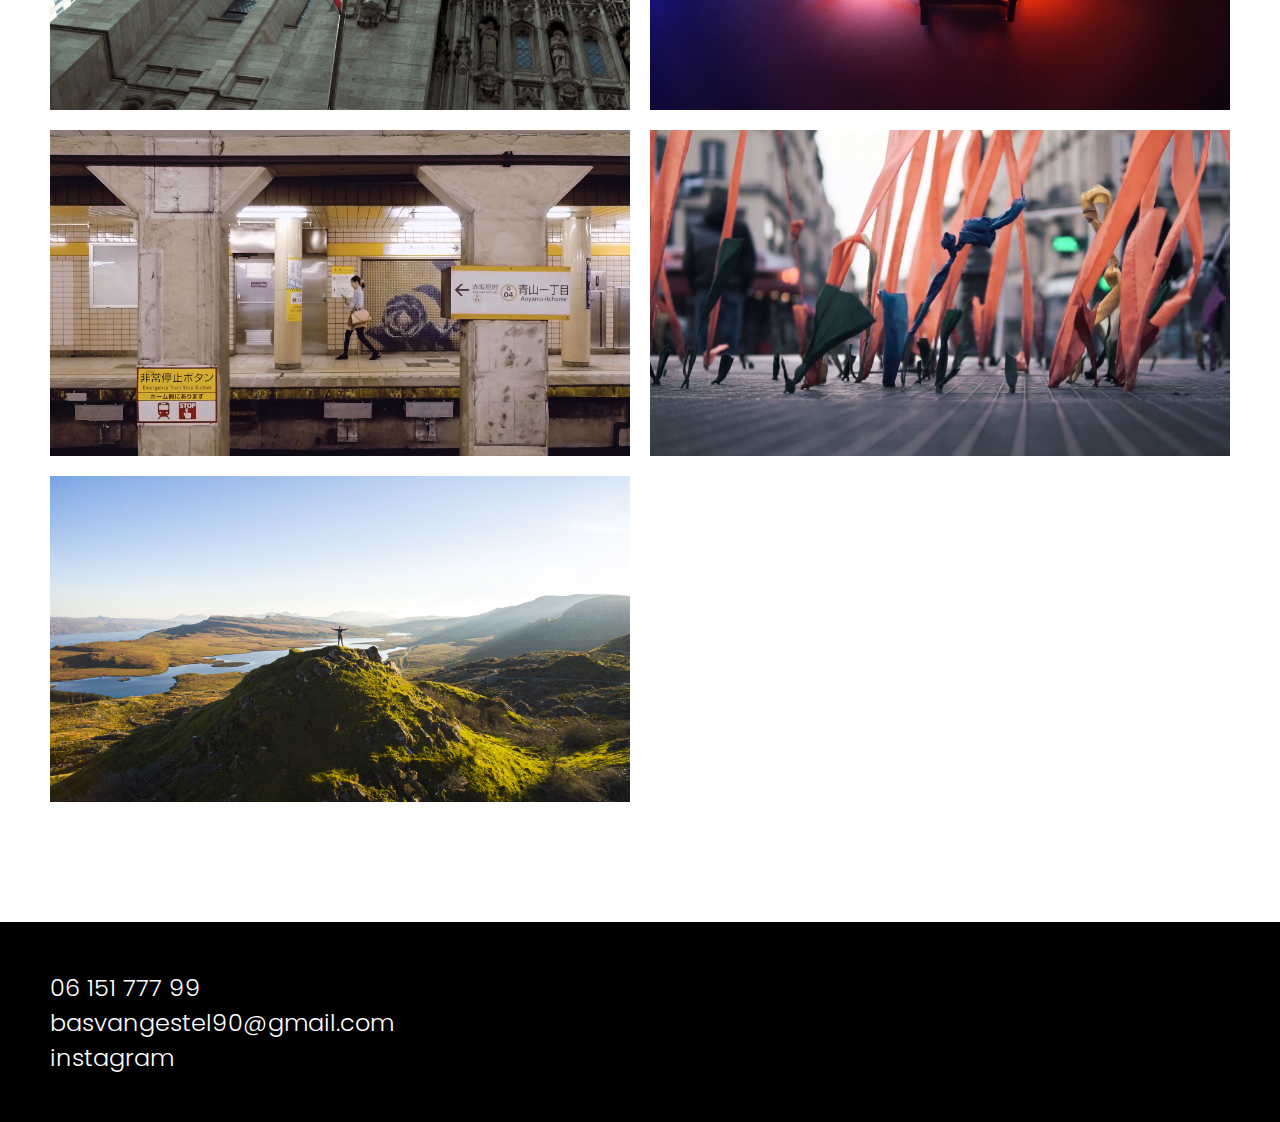
==== commit 61d88b43: "Add COLORAY and FUSIE project" ====
--- a/index.html
+++ b/index.html
@@ -7,22 +7,22 @@
 	<link rel="stylesheet" type="text/css" href="style.css">
 	<link href="https://fonts.googleapis.com/css2?family=Poppins:wght@300;500&display=swap" rel="stylesheet">
 
-	<link rel="apple-touch-icon" sizes="57x57" href="/apple-icon-57x57.png">
-	<link rel="apple-touch-icon" sizes="60x60" href="/apple-icon-60x60.png">
-	<link rel="apple-touch-icon" sizes="72x72" href="/apple-icon-72x72.png">
-	<link rel="apple-touch-icon" sizes="76x76" href="/apple-icon-76x76.png">
-	<link rel="apple-touch-icon" sizes="114x114" href="/apple-icon-114x114.png">
-	<link rel="apple-touch-icon" sizes="120x120" href="/apple-icon-120x120.png">
-	<link rel="apple-touch-icon" sizes="144x144" href="/apple-icon-144x144.png">
-	<link rel="apple-touch-icon" sizes="152x152" href="/apple-icon-152x152.png">
-	<link rel="apple-touch-icon" sizes="180x180" href="/apple-icon-180x180.png">
-	<link rel="icon" type="image/png" sizes="192x192"  href="/android-icon-192x192.png">
-	<link rel="icon" type="image/png" sizes="32x32" href="/favicon-32x32.png">
-	<link rel="icon" type="image/png" sizes="96x96" href="/favicon-96x96.png">
-	<link rel="icon" type="image/png" sizes="16x16" href="/favicon-16x16.png">
-	<link rel="manifest" href="/manifest.json">
+	<link rel="apple-touch-icon" sizes="57x57" href="./FAVICON/apple-icon-57x57.png">
+	<link rel="apple-touch-icon" sizes="60x60" href="./FAVICON/apple-icon-60x60.png">
+	<link rel="apple-touch-icon" sizes="72x72" href="./FAVICON/apple-icon-72x72.png">
+	<link rel="apple-touch-icon" sizes="76x76" href="./FAVICON/apple-icon-76x76.png">
+	<link rel="apple-touch-icon" sizes="114x114" href="./FAVICON/apple-icon-114x114.png">
+	<link rel="apple-touch-icon" sizes="120x120" href="./FAVICON/apple-icon-120x120.png">
+	<link rel="apple-touch-icon" sizes="144x144" href="./FAVICON/apple-icon-144x144.png">
+	<link rel="apple-touch-icon" sizes="152x152" href="./FAVICON/apple-icon-152x152.png">
+	<link rel="apple-touch-icon" sizes="180x180" href="./FAVICON/apple-icon-180x180.png">
+	<link rel="icon" type="image/png" sizes="192x192"  href="./FAVICON/android-icon-192x192.png">
+	<link rel="icon" type="image/png" sizes="32x32" href="./FAVICON/favicon-32x32.png">
+	<link rel="icon" type="image/png" sizes="96x96" href="./FAVICON/favicon-96x96.png">
+	<link rel="icon" type="image/png" sizes="16x16" href="./FAVICON/favicon-16x16.png">
+	<link rel="manifest" href="./FAVICON/manifest.json">
 	<meta name="msapplication-TileColor" content="#ffffff">
-	<meta name="msapplication-TileImage" content="/ms-icon-144x144.png">
+	<meta name="msapplication-TileImage" content="./FAVICON/ms-icon-144x144.png">
 	<meta name="theme-color" content="#ffffff">
 </head>
 <body onresize="checkWidth()">
@@ -42,7 +42,9 @@
 			</button>
 
 			<!--ADD NEW VIMEO PLAYER-->
-			<iframe id="19" class="video" src="https://player.vimeo.com/video/464523639?color=ffffff&title=0&byline=0&portrait=0" frameborder="0" allow="autoplay; fullscreen" allowfullscreen style="width:100%; height: 100%; display: none;"></iframe>
+      <iframe id="21" class="video" src="https://player.vimeo.com/video/464523639?color=ffffff&title=0&byline=0&portrait=0" frameborder="0" allow="autoplay; fullscreen" allowfullscreen style="width:100%; height: 100%; display: none;"></iframe>
+			<iframe id="20" class="video" src="https://player.vimeo.com/video/748328299?color=ffffff&title=0&byline=0&portrait=0" frameborder="0" allow="autoplay; fullscreen" allowfullscreen style="width:100%; height: 100%; display: none;"></iframe>
+			<iframe id="19" class="video" src="https://player.vimeo.com/video/751360818?color=ffffff&title=0&byline=0&portrait=0" frameborder="0" allow="autoplay; fullscreen" allowfullscreen style="width:100%; height: 100%; display: none;"></iframe>
 			<iframe id="18" class="video" src="https://player.vimeo.com/video/642906464?color=ffffff&title=0&byline=0&portrait=0" frameborder="0" allow="autoplay; fullscreen" allowfullscreen style="width:100%; height: 100%; display: none;"></iframe>
 			<iframe id="17" class="video" src="https://player.vimeo.com/video/610745451?color=ffffff&title=0&byline=0&portrait=0" frameborder="0" allow="autoplay; fullscreen" allowfullscreen style="width:100%; height: 100%; display: none;"></iframe>
 			<iframe id="16" class="video" src="https://player.vimeo.com/video/549817444?color=ffffff&title=0&byline=0&portrait=0" frameborder="0" allow="autoplay; fullscreen" allowfullscreen style="width:100%; height: 100%; display: none;"></iframe>
@@ -66,8 +68,14 @@
 
 		<!--ADD NEW TITLE AND SUBTITLE-->
 		
-		<p id="1019" class="video-title" style="display: none;">Showreel 2020</p>
-		<p id="2019" class="video-subtitle" style="display: none;">My personal showreel</p>
+		<p id="1021" class="video-title" style="display: none;">Showreel 2020</p>
+		<p id="2021" class="video-subtitle" style="display: none;">My personal showreel</p>
+
+    <p id="1020" class="video-title" style="display: none;">Coloray x Lowlands</p>
+		<p id="2020" class="video-subtitle" style="display: none;">Live registration / Aftermovie</p>
+
+    <p id="1019" class="video-title" style="display: none;">Wouter & Jennie - De Fusie</p>
+		<p id="2019" class="video-subtitle" style="display: none;">Wedding registration</p>
 
 		<p id="1018" class="video-title" style="display: none;">Daan Rietbergen / Rosdar</p>
 		<p id="2018" class="video-subtitle" style="display: none;">Artist showcase video</p>
@@ -197,9 +205,17 @@
 			</svg>
 			<div class="thumbnails">
 				<!--ADD NEW THUMBNAILS-->
-				<button class="thumbnail" onclick="showVideo(19)">
+				<button class="thumbnail" onclick="showVideo(21)">
 					<img src="THUMBNAILS/SHOWREEL2020.jpg" class="thumbnail-img">
 					<img class="overlay" src="THUMB_HOV/SHOWREEL2020.jpg">
+				</button>
+        <button class="thumbnail" onclick="showVideo(20)">
+					<img src="THUMBNAILS/COLORAY.jpg" class="thumbnail-img">
+					<img class="overlay" src="THUMB_HOV/COLORAY.png">
+				</button>
+				<button class="thumbnail" onclick="showVideo(19)">
+					<img src="THUMBNAILS/FUSIE.jpg" class="thumbnail-img">
+					<img class="overlay" src="THUMB_HOV/FUSIE.png">
 				</button>
 				<button class="thumbnail" onclick="showVideo(18)">
 					<img src="THUMBNAILS/DAAN_ROSDAR.jpg" class="thumbnail-img">
@@ -313,7 +329,7 @@
 
 			/* INCREASE BY ONE */
 
-			while (i < 20){
+			while (i < 22){
 				document.getElementById(i).style.display = "none";
 				var iframe = document.getElementById(i);
 				var player = new Vimeo.Player(iframe);
@@ -326,7 +342,7 @@
 
 			/* INCREASE BY ONE */
 
-			while (text_index < 1020){
+			while (text_index < 1022){
 				document.getElementById(text_index).style.display = "none";
 				text_index = text_index + 1;
 			}
@@ -334,7 +350,7 @@
 
 			/* INCREASE BY ONE */
 
-			while (subtext_index < 2020){
+			while (subtext_index < 2022){
 				document.getElementById(subtext_index).style.display = "none";
 				subtext_index = subtext_index + 1;
 			}
